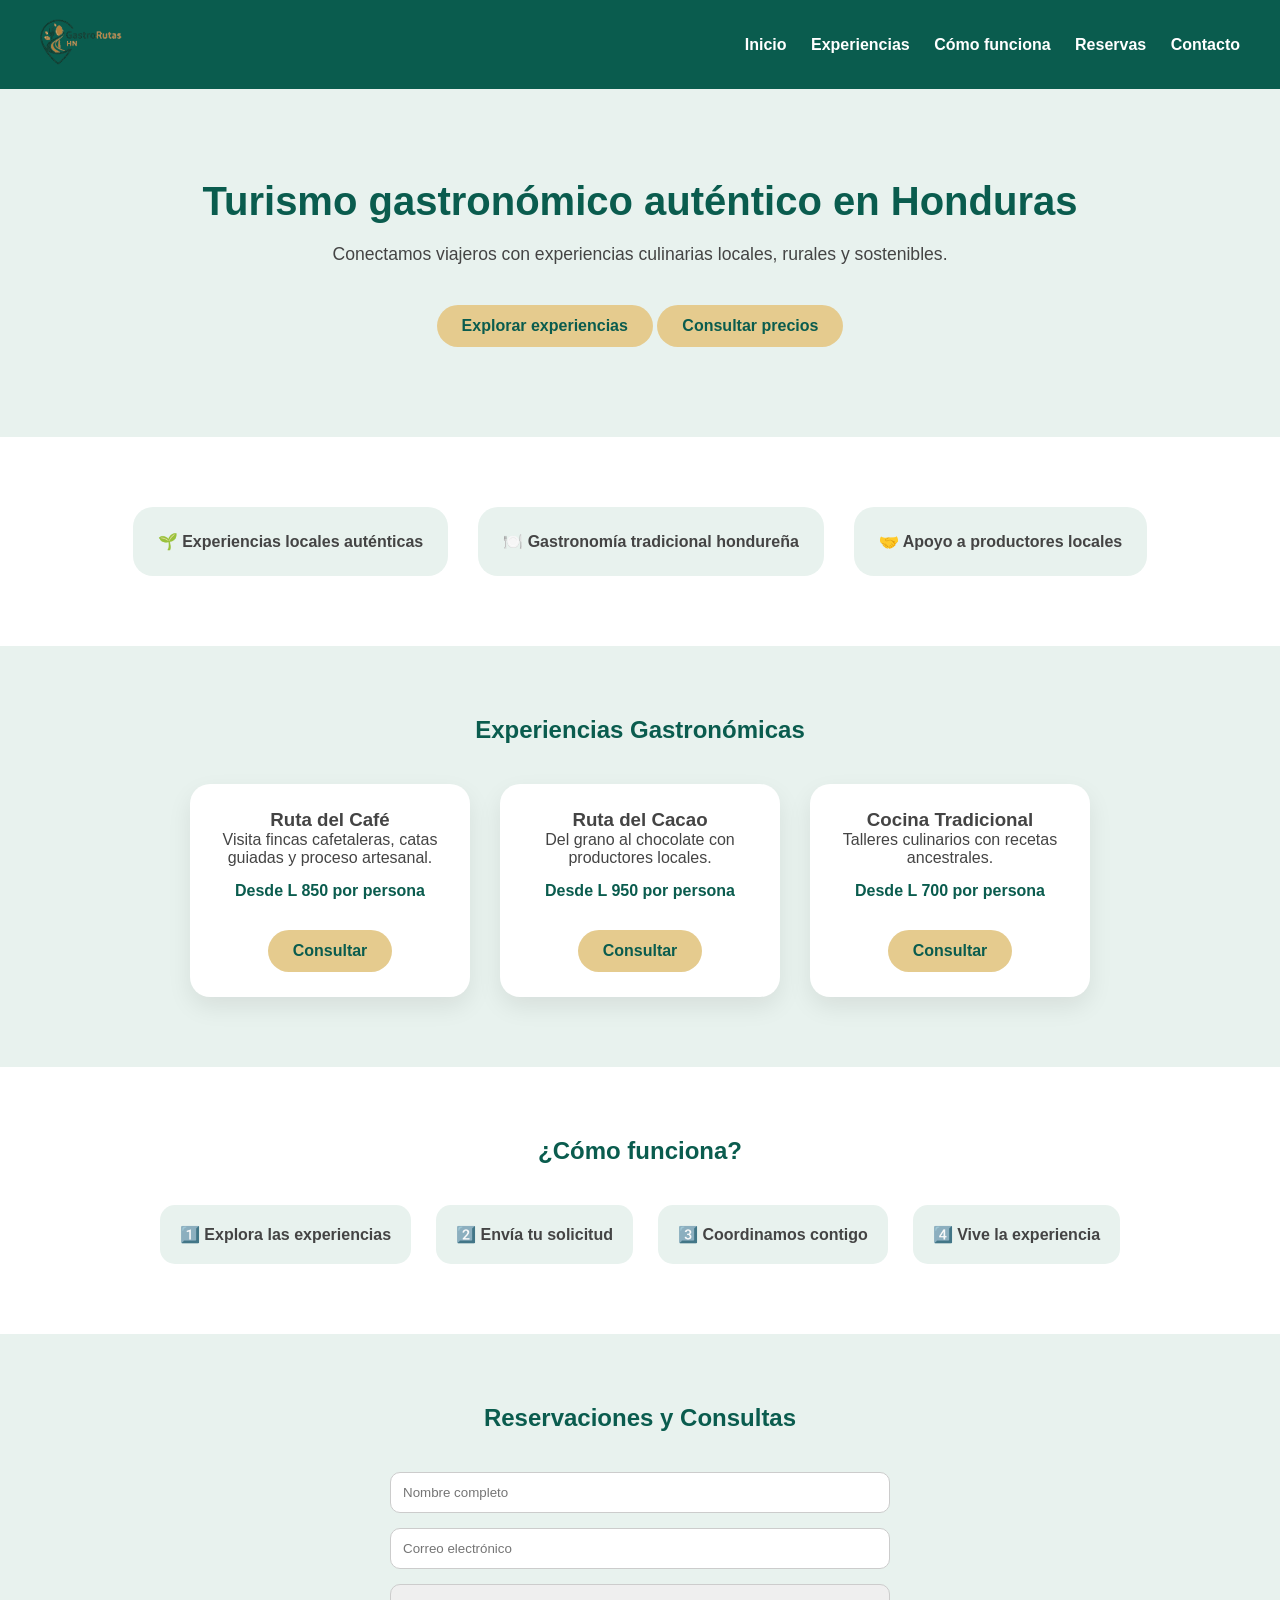
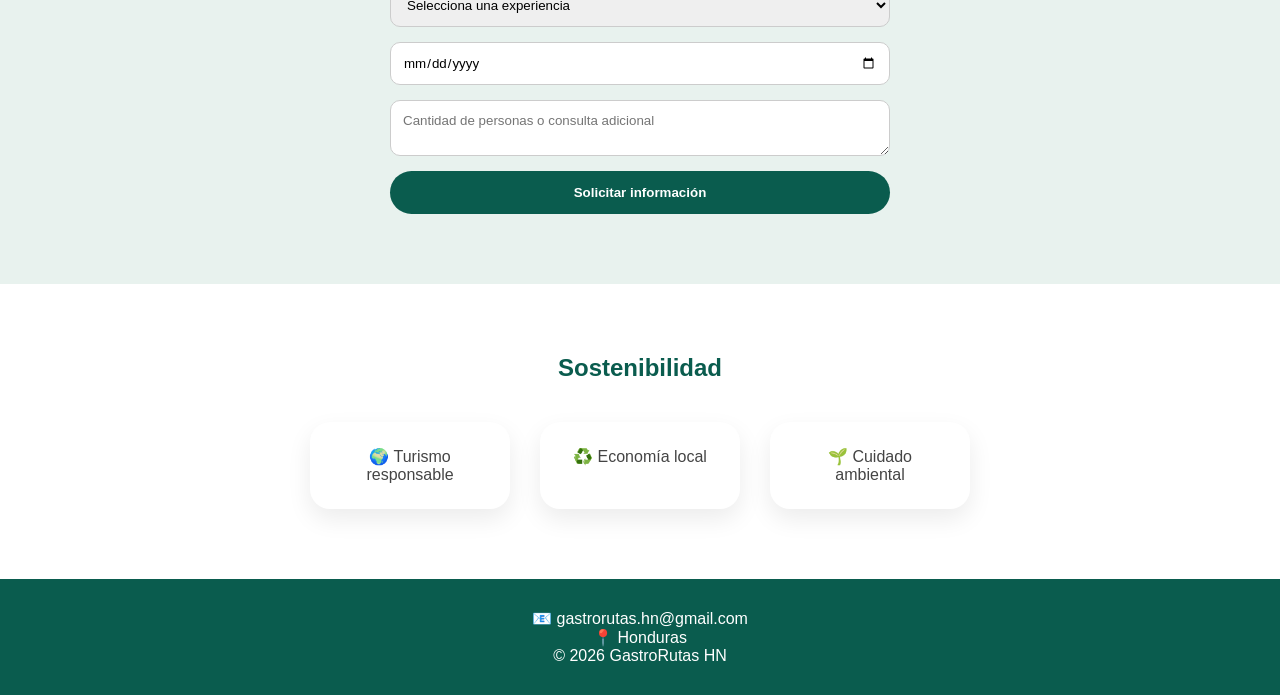
==== index.html @ 2bd02030 "Add files via upload" ====
<!DOCTYPE html>
<html lang="es">
<head>
    <meta charset="UTF-8">
    <title>GastroRutas HN | Turismo Gastronómico</title>
    <meta name="viewport" content="width=device-width, initial-scale=1.0">
    <link rel="stylesheet" href="styles.css">
</head>

<body>

<header class="header">
    <div class="logo">
        <img src="Logo_sf.png" alt="GastroRutas HN">
    </div>
    <nav class="menu">
        <a href="#inicio">Inicio</a>
        <a href="#experiencias">Experiencias</a>
        <a href="#funciona">Cómo funciona</a>
        <a href="#reservas">Reservas</a>
        <a href="#contacto">Contacto</a>
    </nav>
</header>

<!-- HERO -->
<section id="inicio" class="hero">
    <h1>Turismo gastronómico auténtico en Honduras</h1>
    <p>Conectamos viajeros con experiencias culinarias locales, rurales y sostenibles.</p>
    <div class="hero-buttons">
        <a href="#experiencias" class="btn">Explorar experiencias</a>
        <a href="#reservas" class="btn">Consultar precios</a>
    </div>
</section>

<!-- PROPUESTA DE VALOR -->
<section class="section">
    <div class="features">
        <div class="feature">🌱 Experiencias locales auténticas</div>
        <div class="feature">🍽️ Gastronomía tradicional hondureña</div>
        <div class="feature">🤝 Apoyo a productores locales</div>
    </div>
</section>

<!-- EXPERIENCIAS -->
<section id="experiencias" class="section alt">
    <h2>Experiencias Gastronómicas</h2>

    <div class="cards">
        <div class="card">
            <h3>Ruta del Café</h3>
            <p>Visita fincas cafetaleras, catas guiadas y proceso artesanal.</p>
            <p class="precio">Desde L 850 por persona</p>
            <a href="#reservas" class="btn">Consultar</a>
        </div>

        <div class="card">
            <h3>Ruta del Cacao</h3>
            <p>Del grano al chocolate con productores locales.</p>
            <p class="precio">Desde L 950 por persona</p>
            <a href="#reservas" class="btn">Consultar</a>
        </div>

        <div class="card">
            <h3>Cocina Tradicional</h3>
            <p>Talleres culinarios con recetas ancestrales.</p>
            <p class="precio">Desde L 700 por persona</p>
            <a href="#reservas" class="btn">Consultar</a>
        </div>
    </div>
</section>

<!-- CÓMO FUNCIONA -->
<section id="funciona" class="section">
    <h2>¿Cómo funciona?</h2>

    <div class="steps">
        <div class="step">1️⃣ Explora las experiencias</div>
        <div class="step">2️⃣ Envía tu solicitud</div>
        <div class="step">3️⃣ Coordinamos contigo</div>
        <div class="step">4️⃣ Vive la experiencia</div>
    </div>
</section>

<!-- RESERVAS -->
<section id="reservas" class="section alt">
    <h2>Reservaciones y Consultas</h2>

    <form 
        action="https://formspree.io/f/mwvnkeja" 
        method="POST" 
        class="form">

        <input 
            type="text" 
            name="nombre" 
            placeholder="Nombre completo" 
            required>

        <input 
            type="email" 
            name="email" 
            placeholder="Correo electrónico" 
            required>

        <select name="experiencia" required>
            <option value="">Selecciona una experiencia</option>
            <option>Ruta del Café</option>
            <option>Ruta del Cacao</option>
            <option>Cocina Tradicional</option>
        </select>

        <input 
            type="date" 
            name="fecha">

        <textarea 
            name="mensaje" 
            placeholder="Cantidad de personas o consulta adicional"></textarea>

        <!-- Opcional pero MUY recomendado -->
        <input 
            type="hidden" 
            name="_subject" 
            value="Nueva solicitud – GastroRutas HN">

        <button type="submit">Solicitar información</button>
    </form>
</section>

<!-- SOSTENIBILIDAD -->
<section class="section">
    <h2>Sostenibilidad</h2>

    <div class="cards">
        <div class="card small">🌍 Turismo responsable</div>
        <div class="card small">♻️ Economía local</div>
        <div class="card small">🌱 Cuidado ambiental</div>
    </div>
</section>

<!-- CONTACTO -->
<footer id="contacto" class="footer">
    <p>📧 gastrorutas.hn@gmail.com</p>
    <p>📍 Honduras</p>
    <p>© 2026 GastroRutas HN</p>
</footer>

</body>
</html>
---- styles.css ----
:root {
    --verde: #0a5c4e;
    --verde-claro: #e8f2ee;
    --dorado: #e5cb8e;
    --blanco: #ffffff;
    --gris: #444;
}

* {
    margin: 0;
    padding: 0;
    box-sizing: border-box;
    font-family: Arial, sans-serif;
}

body {
    color: var(--gris);
    background-color: var(--blanco);
}

/* HEADER */
.header {
    display: flex;
    justify-content: space-between;
    align-items: center;
    padding: 15px 40px;
    background-color: var(--verde);
    position: sticky;
    top: 0;
    z-index: 1000;
}

.logo img {
    height: 55px;
}

.menu a {
    color: var(--blanco);
    margin-left: 20px;
    text-decoration: none;
    font-weight: 600;
}

.menu a:hover {
    color: var(--dorado);
}

/* HERO */
.hero {
    background-color: var(--verde-claro);
    text-align: center;
    padding: 90px 20px;
}

.hero h1 {
    font-size: 2.5rem;
    color: var(--verde);
}

.hero p {
    margin: 20px 0;
    font-size: 1.1rem;
}

.hero-buttons {
    margin-top: 25px;
}

/* SECTIONS */
.section {
    padding: 70px 40px;
    text-align: center;
}

.section.alt {
    background-color: var(--verde-claro);
}

h2 {
    margin-bottom: 40px;
    color: var(--verde);
}

/* FEATURES */
.features {
    display: flex;
    justify-content: center;
    gap: 30px;
}

.feature {
    background: var(--verde-claro);
    padding: 25px;
    border-radius: 20px;
    font-weight: 600;
}

/* CARDS */
.cards {
    display: flex;
    justify-content: center;
    gap: 30px;
    flex-wrap: wrap;
}

.card {
    background: var(--blanco);
    padding: 25px;
    width: 280px;
    border-radius: 20px;
    box-shadow: 0 10px 25px rgba(0,0,0,0.08);
}

.card.small {
    width: 200px;
}

.precio {
    color: var(--verde);
    font-weight: bold;
    margin: 15px 0;
}

/* BUTTONS */
.btn {
    display: inline-block;
    margin-top: 15px;
    padding: 12px 25px;
    background: var(--dorado);
    color: var(--verde);
    border-radius: 30px;
    text-decoration: none;
    font-weight: 600;
}

.btn.outline {
    background: transparent;
    border: 2px solid var(--dorado);
}

.btn:hover {
    opacity: 0.85;
}

/* STEPS */
.steps {
    display: flex;
    justify-content: center;
    gap: 25px;
    flex-wrap: wrap;
}

.step {
    background: var(--verde-claro);
    padding: 20px;
    border-radius: 15px;
    font-weight: 600;
}

/* FORM */
.form {
    max-width: 500px;
    margin: auto;
    display: flex;
    flex-direction: column;
    gap: 15px;
}

.form input,
.form select,
.form textarea {
    padding: 12px;
    border-radius: 10px;
    border: 1px solid #ccc;
}

.form button {
    background: var(--verde);
    color: var(--blanco);
    padding: 14px;
    border: none;
    border-radius: 30px;
    font-weight: bold;
    cursor: pointer;
}

.form button:hover {
    background: #16382a;
}

/* FOOTER */
.footer {
    background: var(--verde);
    color: var(--blanco);
    text-align: center;
    padding: 30px 20px;
}
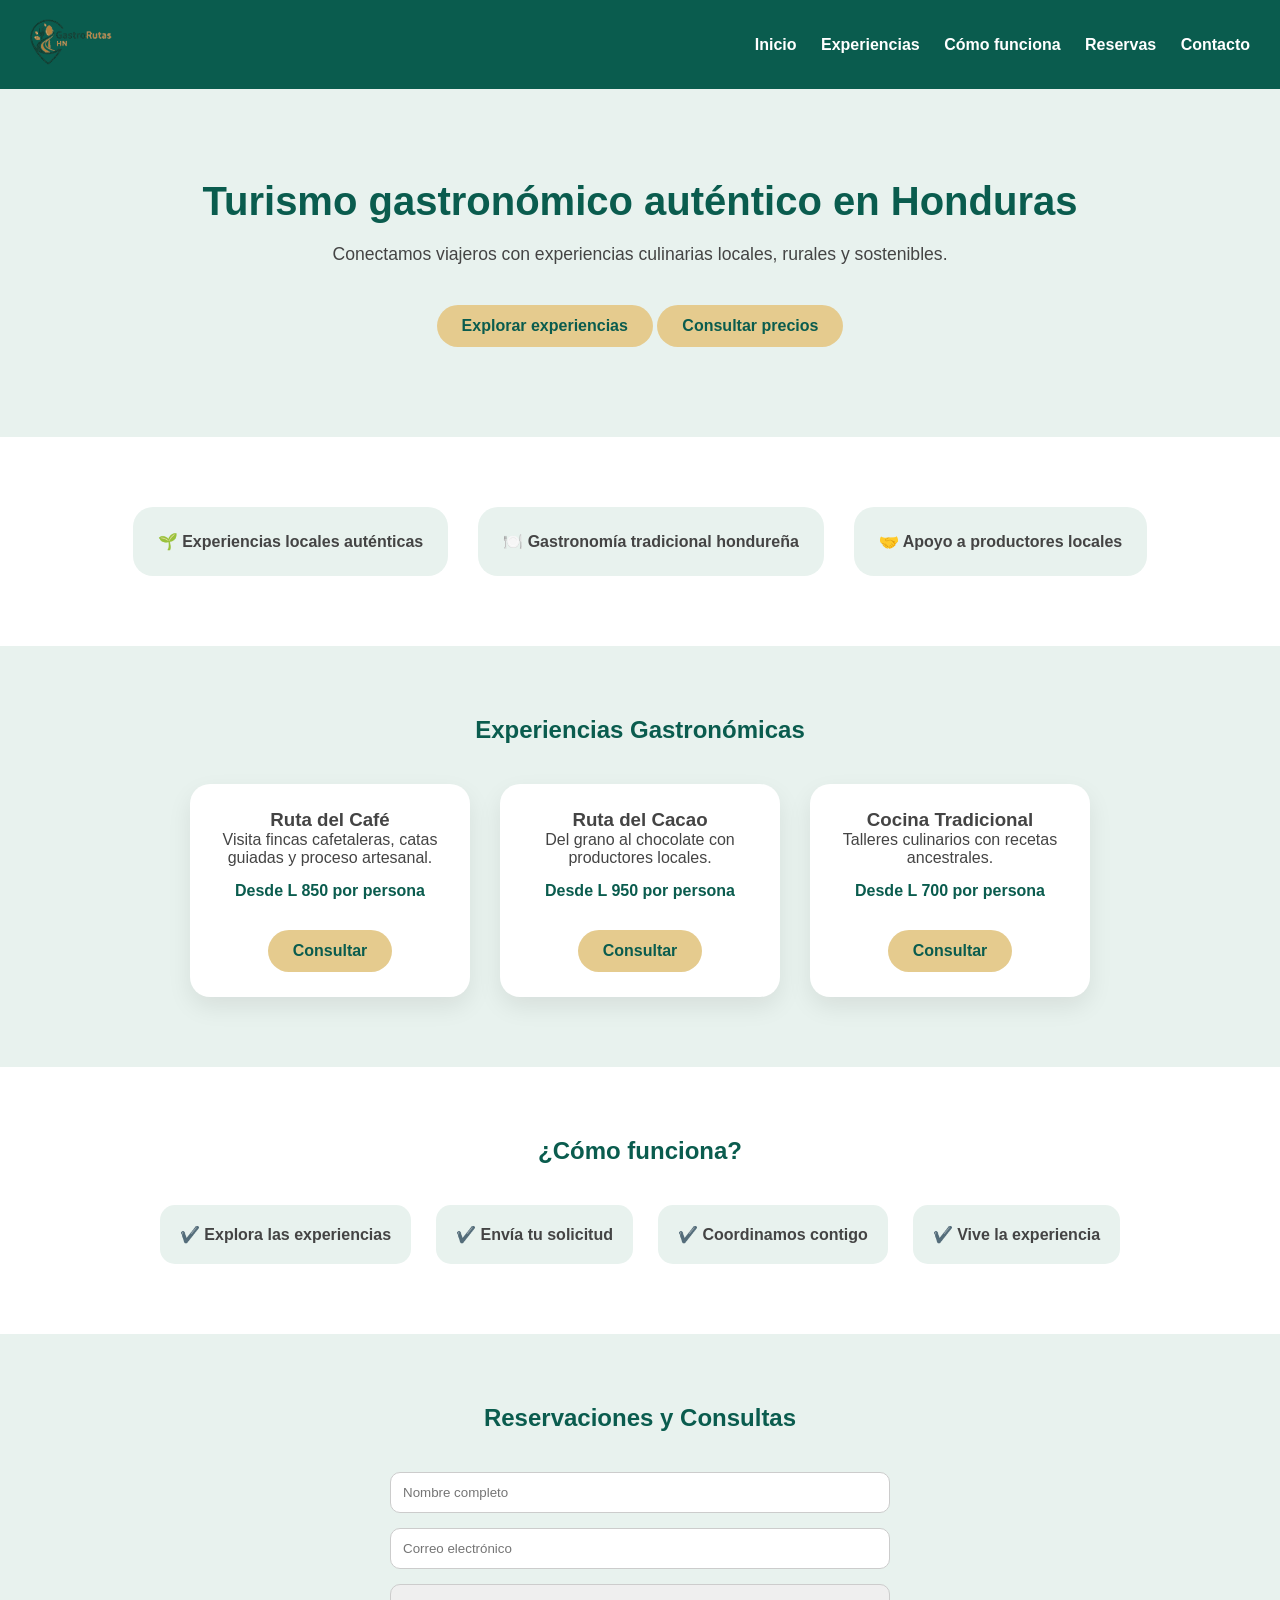
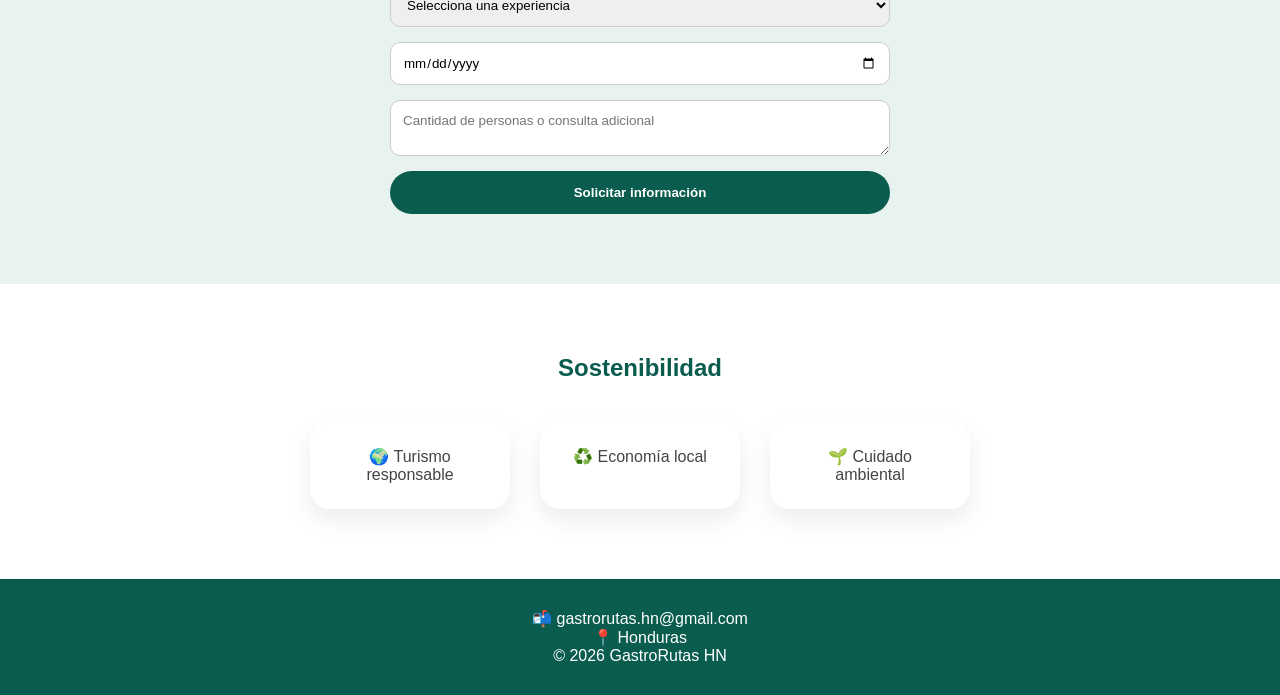
==== commit 9f590441: "Add files via upload" ====
--- a/index.html
+++ b/index.html
@@ -74,10 +74,10 @@
     <h2>¿Cómo funciona?</h2>
 
     <div class="steps">
-        <div class="step">1️⃣ Explora las experiencias</div>
-        <div class="step">2️⃣ Envía tu solicitud</div>
-        <div class="step">3️⃣ Coordinamos contigo</div>
-        <div class="step">4️⃣ Vive la experiencia</div>
+        <div class="step">✔️ Explora las experiencias</div>
+        <div class="step">✔️ Envía tu solicitud</div>
+        <div class="step">✔️ Coordinamos contigo</div>
+        <div class="step">✔️ Vive la experiencia</div>
     </div>
 </section>
 
@@ -140,7 +140,7 @@
 
 <!-- CONTACTO -->
 <footer id="contacto" class="footer">
-    <p>📧 gastrorutas.hn@gmail.com</p>
+    <p>📬 gastrorutas.hn@gmail.com</p>
     <p>📍 Honduras</p>
     <p>© 2026 GastroRutas HN</p>
 </footer>
--- a/styles.css
+++ b/styles.css
@@ -23,7 +23,7 @@
     display: flex;
     justify-content: space-between;
     align-items: center;
-    padding: 15px 40px;
+    padding: 15px 30px;
     background-color: var(--verde);
     position: sticky;
     top: 0;
@@ -195,3 +195,7 @@
     text-align: center;
     padding: 30px 20px;
 }
+
+section {
+    scroll-margin-top: 90px;
+}
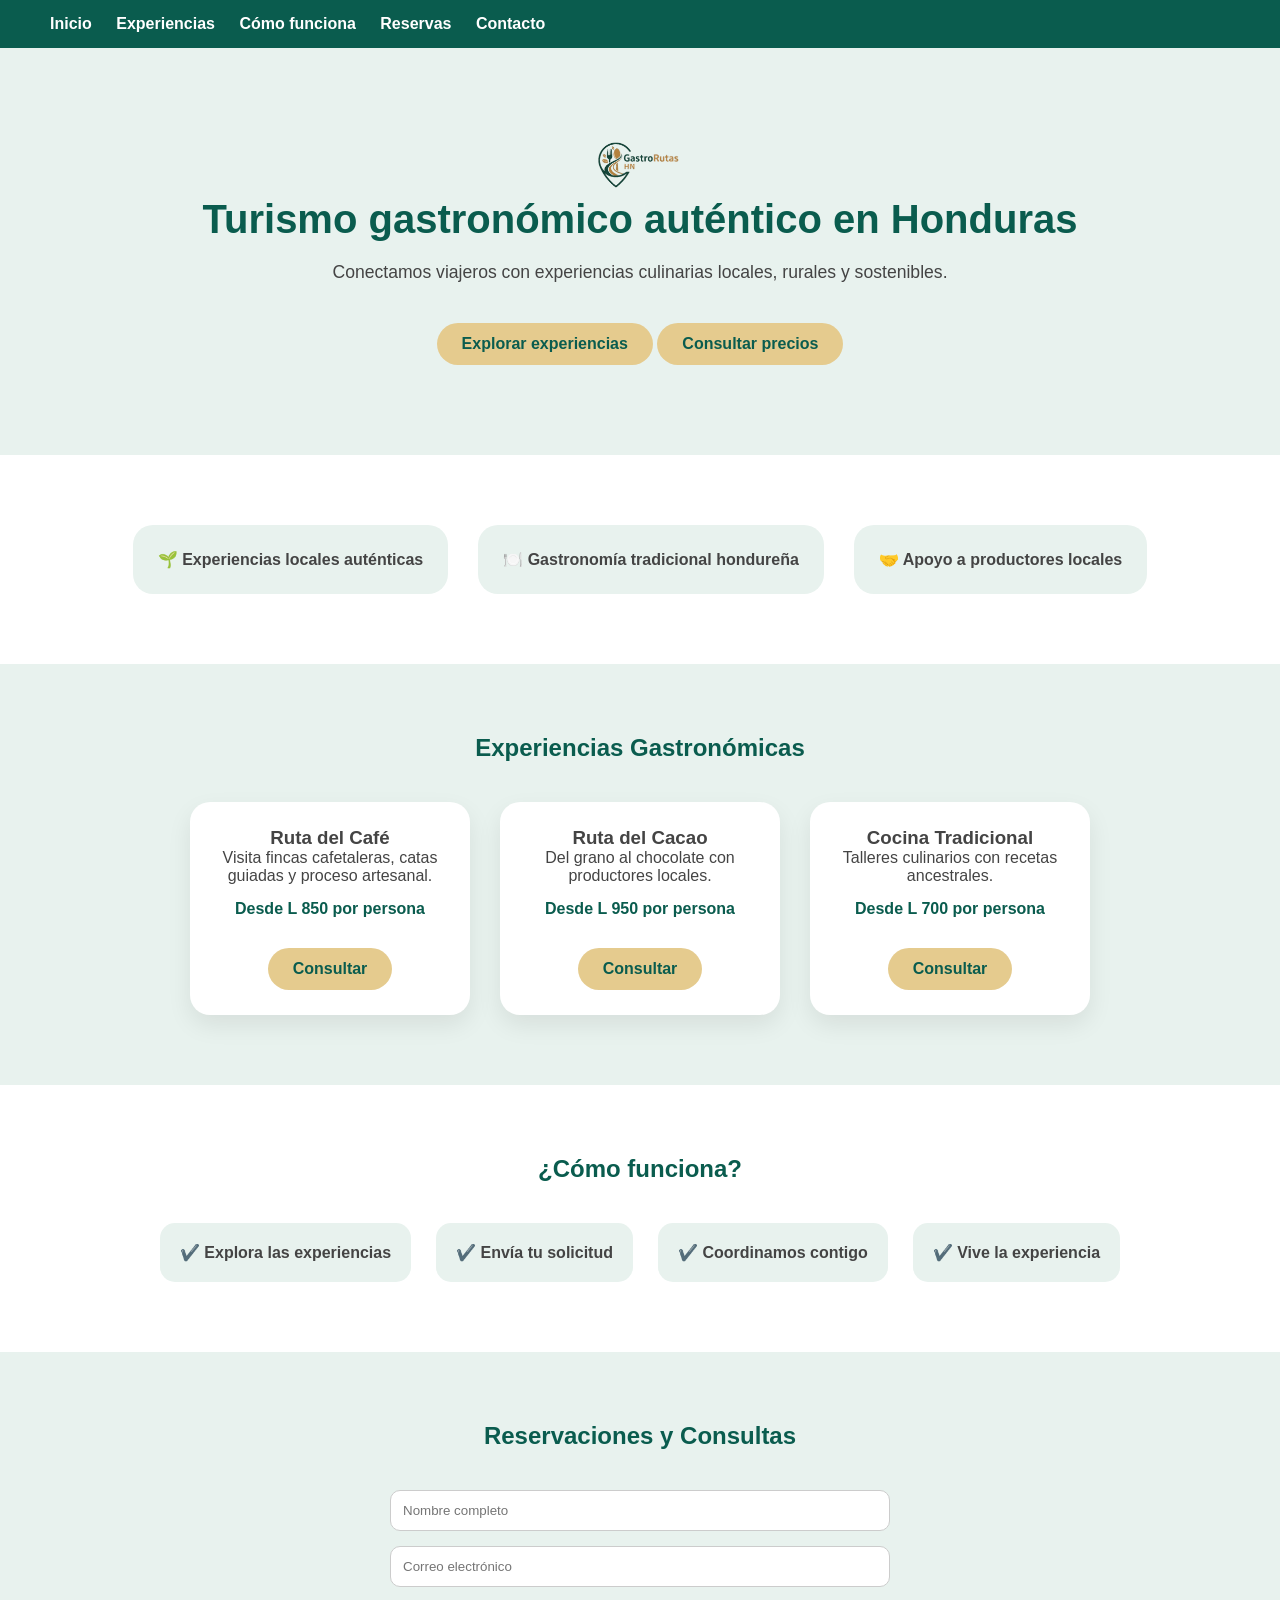
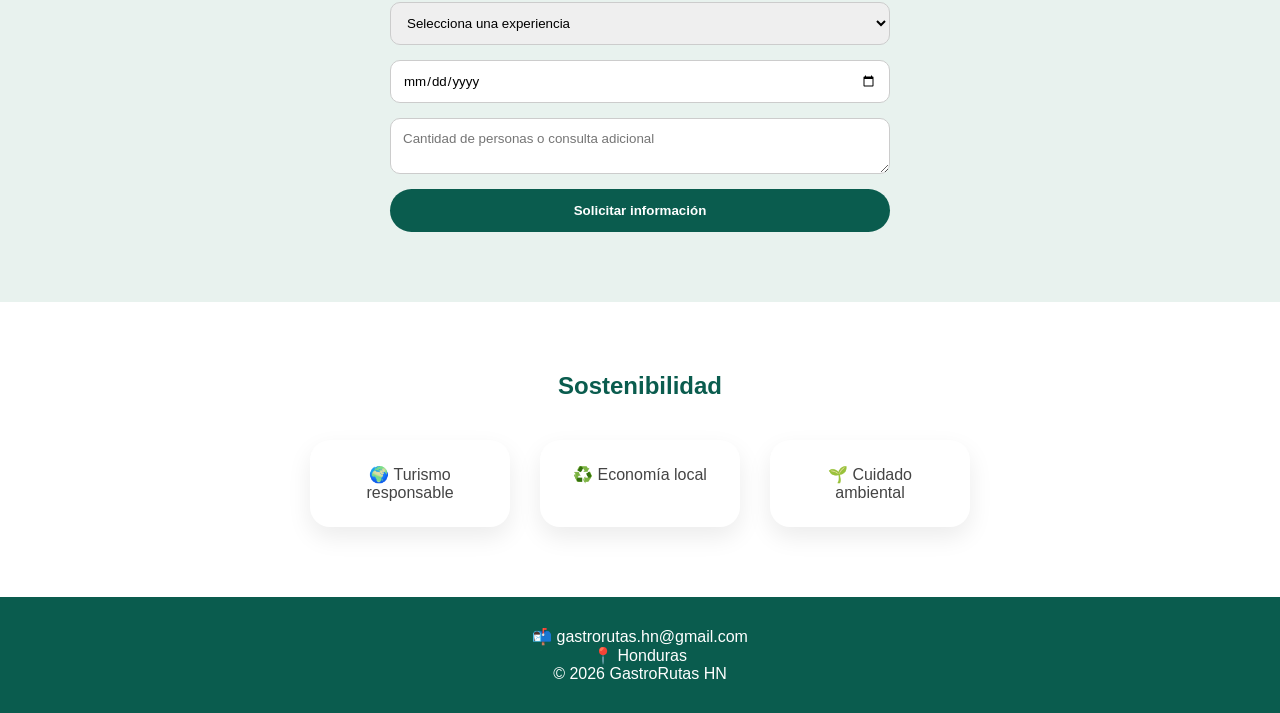
==== commit 7f83d42b: "Add files via upload" ====
--- a/index.html
+++ b/index.html
@@ -10,9 +10,9 @@
 <body>
 
 <header class="header">
-    <div class="logo">
+    <!--<div class="logo">
         <img src="Logo_sf.png" alt="GastroRutas HN">
-    </div>
+    </div>-->
     <nav class="menu">
         <a href="#inicio">Inicio</a>
         <a href="#experiencias">Experiencias</a>
@@ -24,6 +24,9 @@
 
 <!-- HERO -->
 <section id="inicio" class="hero">
+    <div class="logo">
+        <img src="Logo_sf.png" alt="GastroRutas HN">
+    </div>
     <h1>Turismo gastronómico auténtico en Honduras</h1>
     <p>Conectamos viajeros con experiencias culinarias locales, rurales y sostenibles.</p>
     <div class="hero-buttons">
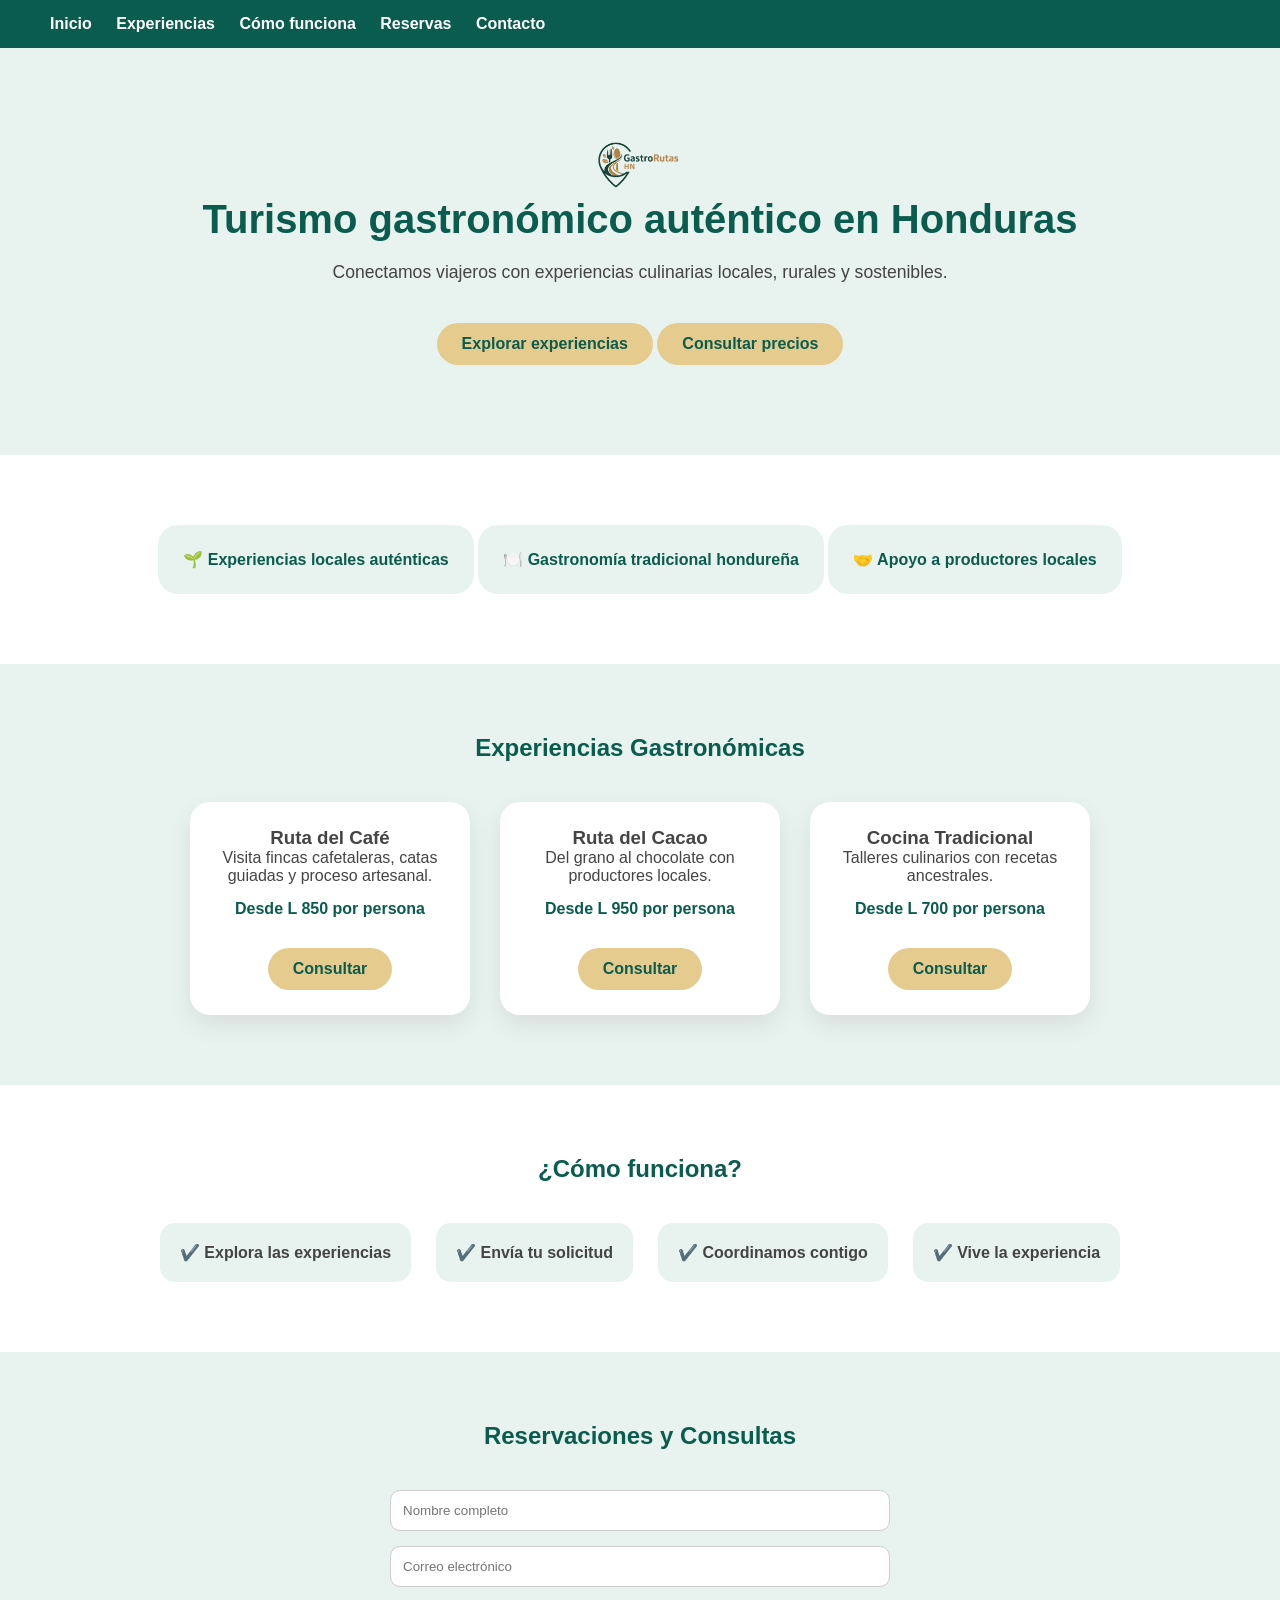
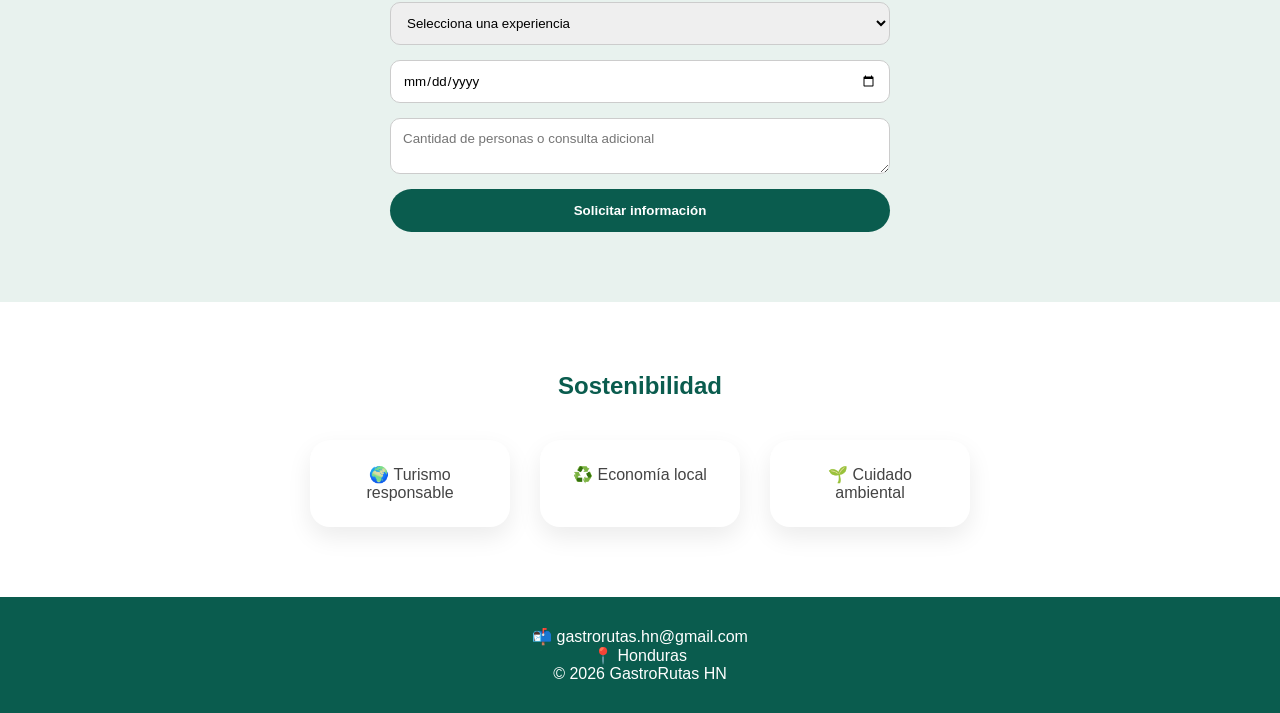
==== commit 40c4cced: "Add files via upload" ====
--- a/index.html
+++ b/index.html
@@ -38,10 +38,19 @@
 <!-- PROPUESTA DE VALOR -->
 <section class="section">
     <div class="features">
-        <div class="feature">🌱 Experiencias locales auténticas</div>
-        <div class="feature">🍽️ Gastronomía tradicional hondureña</div>
-        <div class="feature">🤝 Apoyo a productores locales</div>
-    </div>
+    <a href="experiencias.html" class="feature">
+        🌱 Experiencias locales auténticas
+    </a>
+
+    <a href="gastronomia.html" class="feature">
+        🍽️ Gastronomía tradicional hondureña
+    </a>
+
+    <a href="productores.html" class="feature">
+        🤝 Apoyo a productores locales
+    </a>
+</div>
+
 </section>
 
 <!-- EXPERIENCIAS -->
--- a/styles.css
+++ b/styles.css
@@ -82,18 +82,23 @@
 }
 
 /* FEATURES */
-.features {
-    display: flex;
-    justify-content: center;
-    gap: 30px;
-}
-
 .feature {
     background: var(--verde-claro);
     padding: 25px;
     border-radius: 20px;
     font-weight: 600;
-}
+    text-decoration: none;
+    color: var(--verde);
+    transition: 0.3s;
+    display: inline-block;
+}
+
+.feature:hover {
+    background: var(--dorado);
+    color: var(--verde);
+    transform: translateY(-5px);
+}
+
 
 /* CARDS */
 .cards {
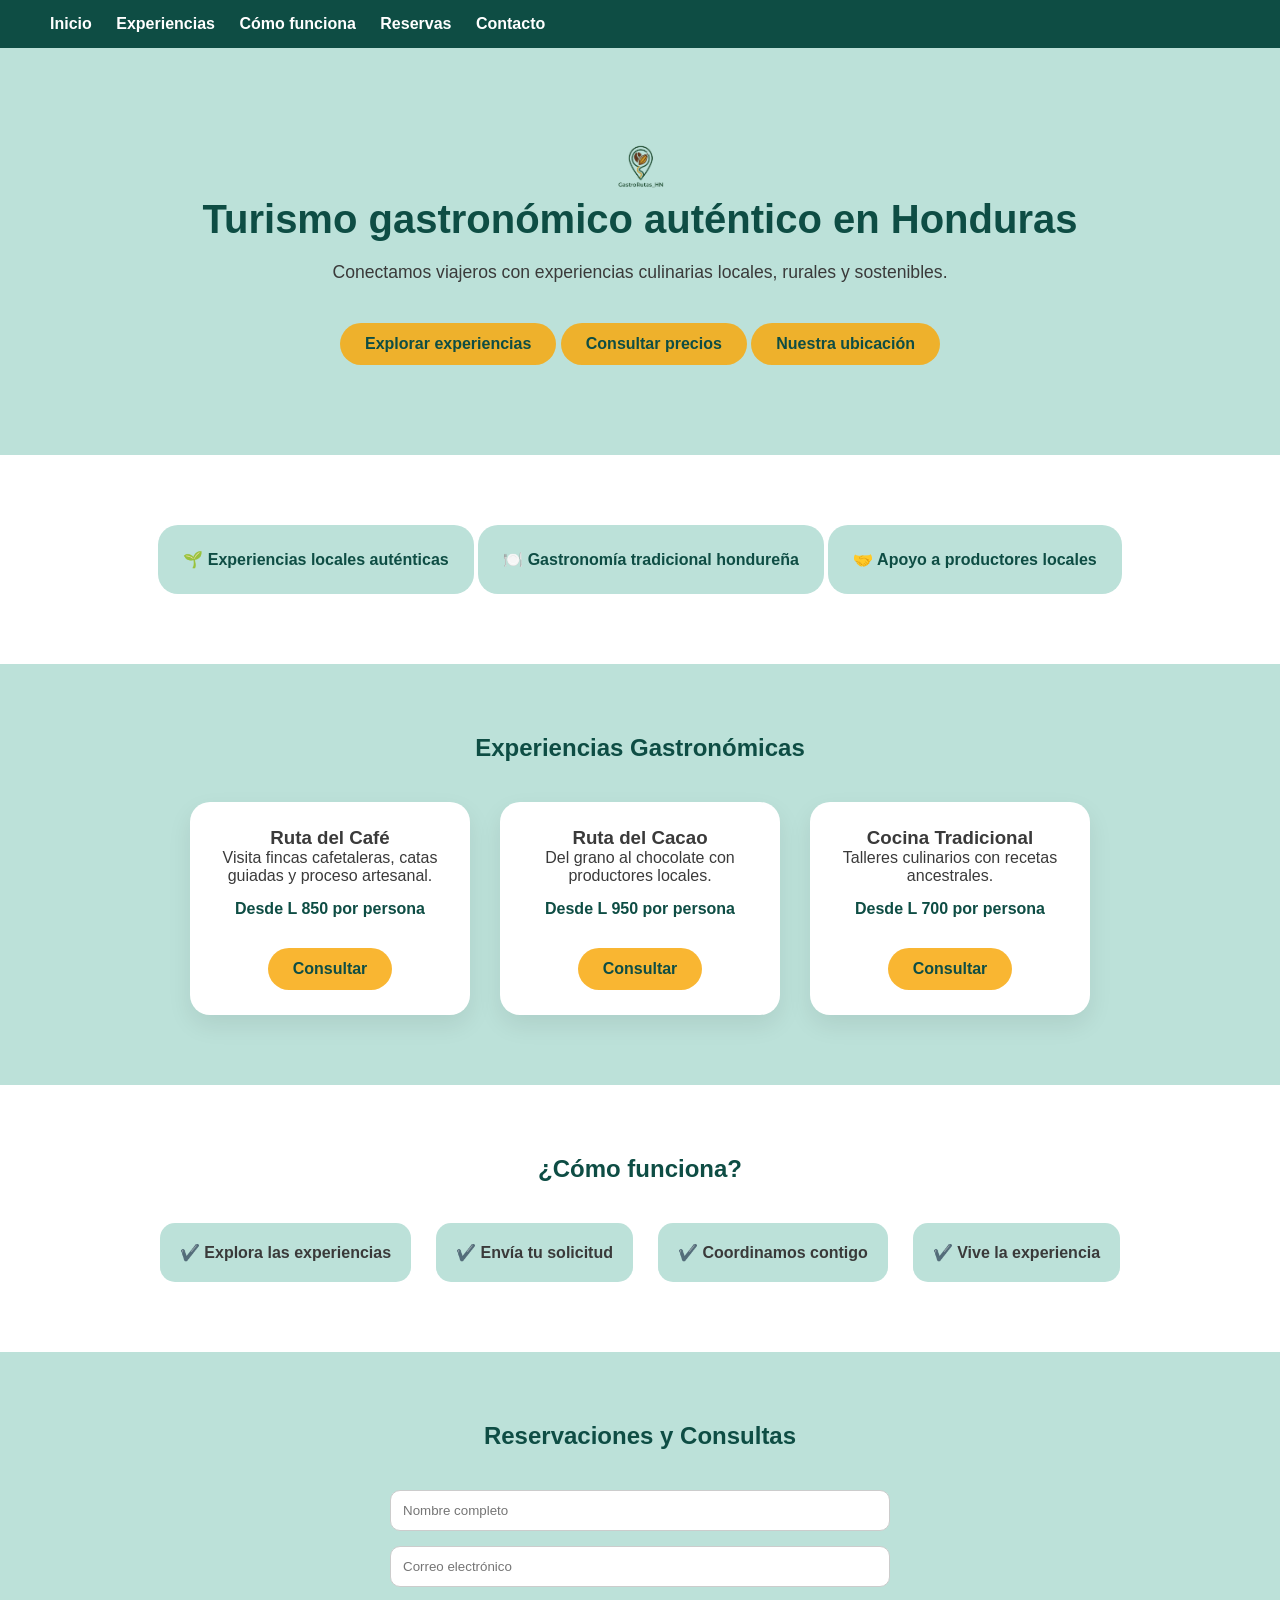
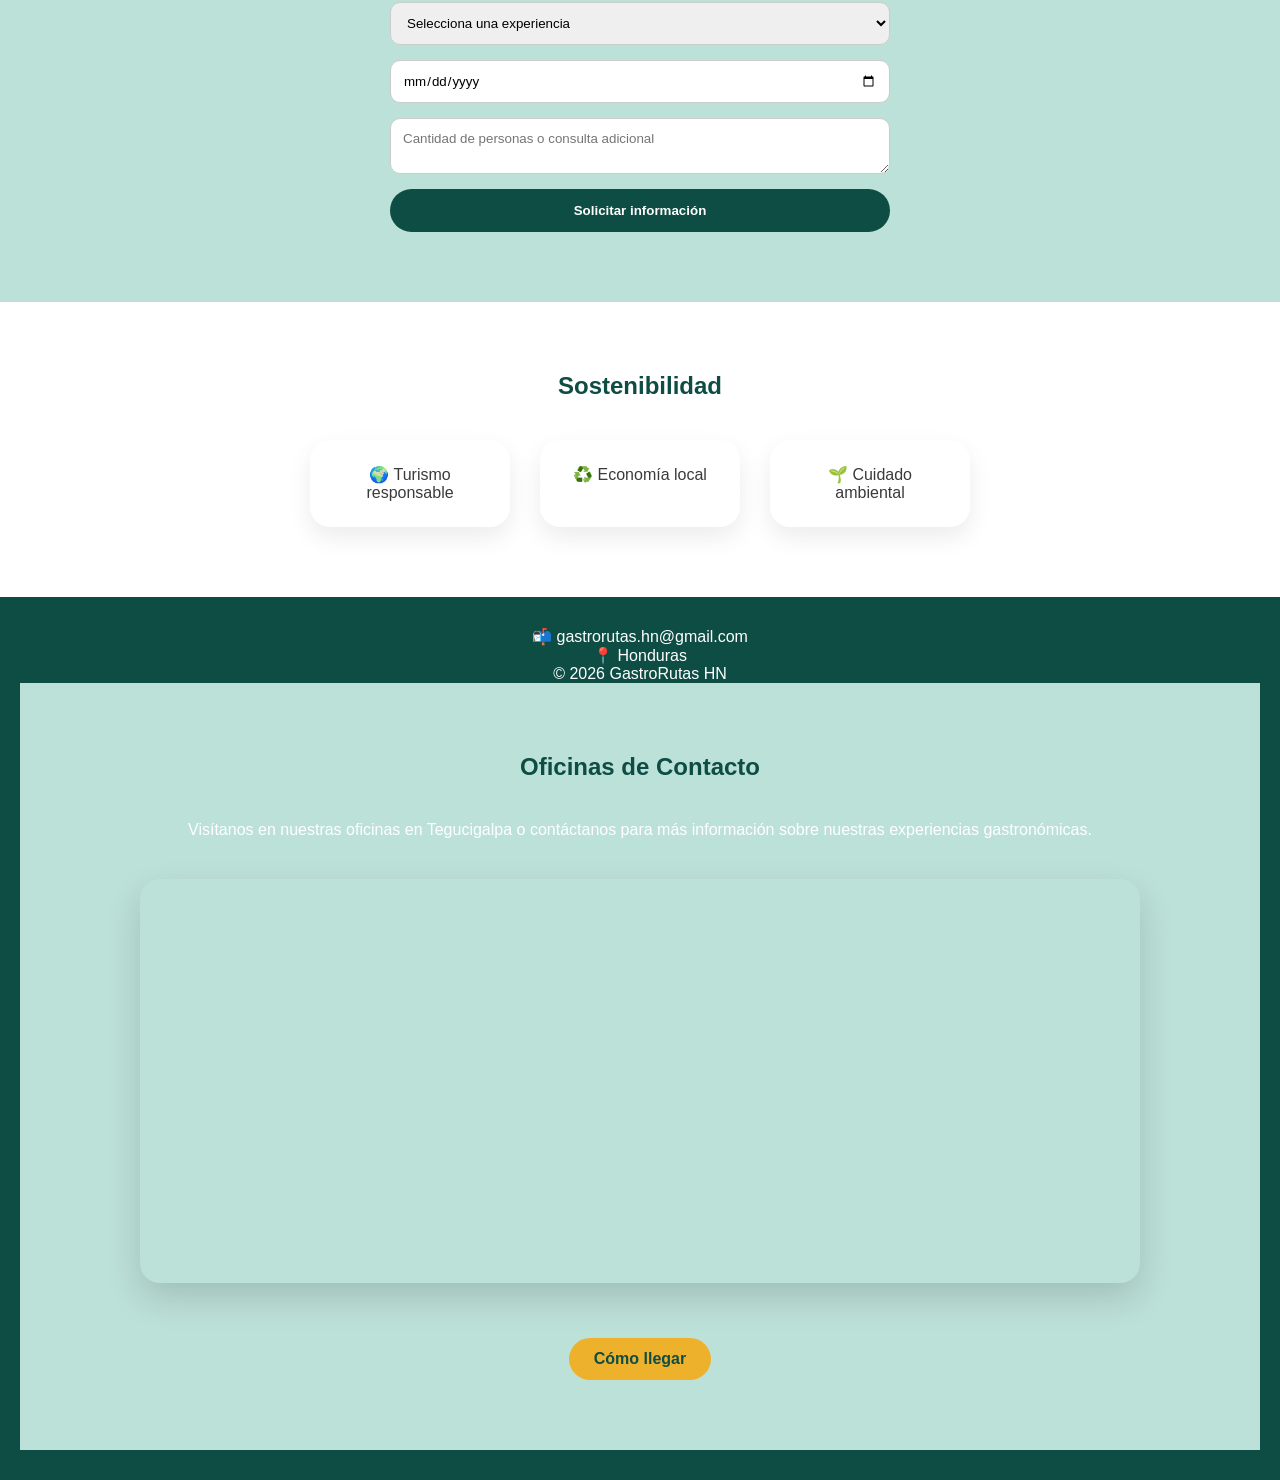
==== commit 108980ee: "Add files via upload" ====
--- a/index.html
+++ b/index.html
@@ -32,7 +32,23 @@
     <div class="hero-buttons">
         <a href="#experiencias" class="btn">Explorar experiencias</a>
         <a href="#reservas" class="btn">Consultar precios</a>
+
+
+    <a href="https://www.google.com/maps/search/?api=1&query=14.083571744952634,-87.18517601571668"
+        target="_blank"
+        class="btn">
+        Nuestra ubicación
+    </a>
+
+
+        
     </div>
+    </section>
+    
+
+        
+  
+
 </section>
 
 <!-- PROPUESTA DE VALOR -->
@@ -155,6 +171,28 @@
     <p>📬 gastrorutas.hn@gmail.com</p>
     <p>📍 Honduras</p>
     <p>© 2026 GastroRutas HN</p>
+    <section class="section alt">
+    <h2>Oficinas de Contacto</h2>
+    <p>
+        Visítanos en nuestras oficinas en Tegucigalpa o contáctanos para más información
+        sobre nuestras experiencias gastronómicas.
+    </p>
+
+    <div class="map-container">
+        <iframe
+            src="https://www.google.com/maps?q=14.083571744952634,-87.18517601571668&output=embed"
+            allowfullscreen=""
+            loading="lazy">
+        </iframe>
+    </div>
+
+    <a href="https://www.google.com/maps/search/?api=1&query=14.083571744952634,-87.18517601571668"
+       target="_blank"
+       class="btn">
+       Cómo llegar
+    </a>
+</section>
+
 </footer>
 
 </body>
--- a/styles.css
+++ b/styles.css
@@ -1,9 +1,9 @@
 :root {
-    --verde: #0a5c4e;
-    --verde-claro: #e8f2ee;
-    --dorado: #e5cb8e;
+    --verde: #0e4d44;
+    --verde-claro: #bce1d9;
+    --dorado: #f8a90bd6;
     --blanco: #ffffff;
-    --gris: #444;
+    --gris: #3a3a3a;
 }
 
 * {
@@ -46,6 +46,7 @@
 }
 
 /* HERO */
+
 .hero {
     background-color: var(--verde-claro);
     text-align: center;
@@ -203,4 +204,38 @@
 
 section {
     scroll-margin-top: 90px;
-}+}
+
+.page-hero {
+    text-align: center;
+}
+.page-hero h1 {
+    font-size: 2.8rem;
+    margin-bottom: 20px;
+}
+
+.page-hero p {
+    max-width: 700px;
+    margin: 0 auto;
+}
+.content-text {
+    text-align: center;
+}
+.content-text p {
+    max-width: 500px;
+    margin: 0 auto;
+    line-height: 1.6;
+}
+.map-container {
+    max-width: 1000px;
+    margin: 40px auto;
+    border-radius: 20px;
+    overflow: hidden;
+    box-shadow: 0 15px 35px rgba(0,0,0,0.15);
+}
+
+.map-container iframe {
+    width: 100%;
+    height: 400px;
+    border: 0;
+}
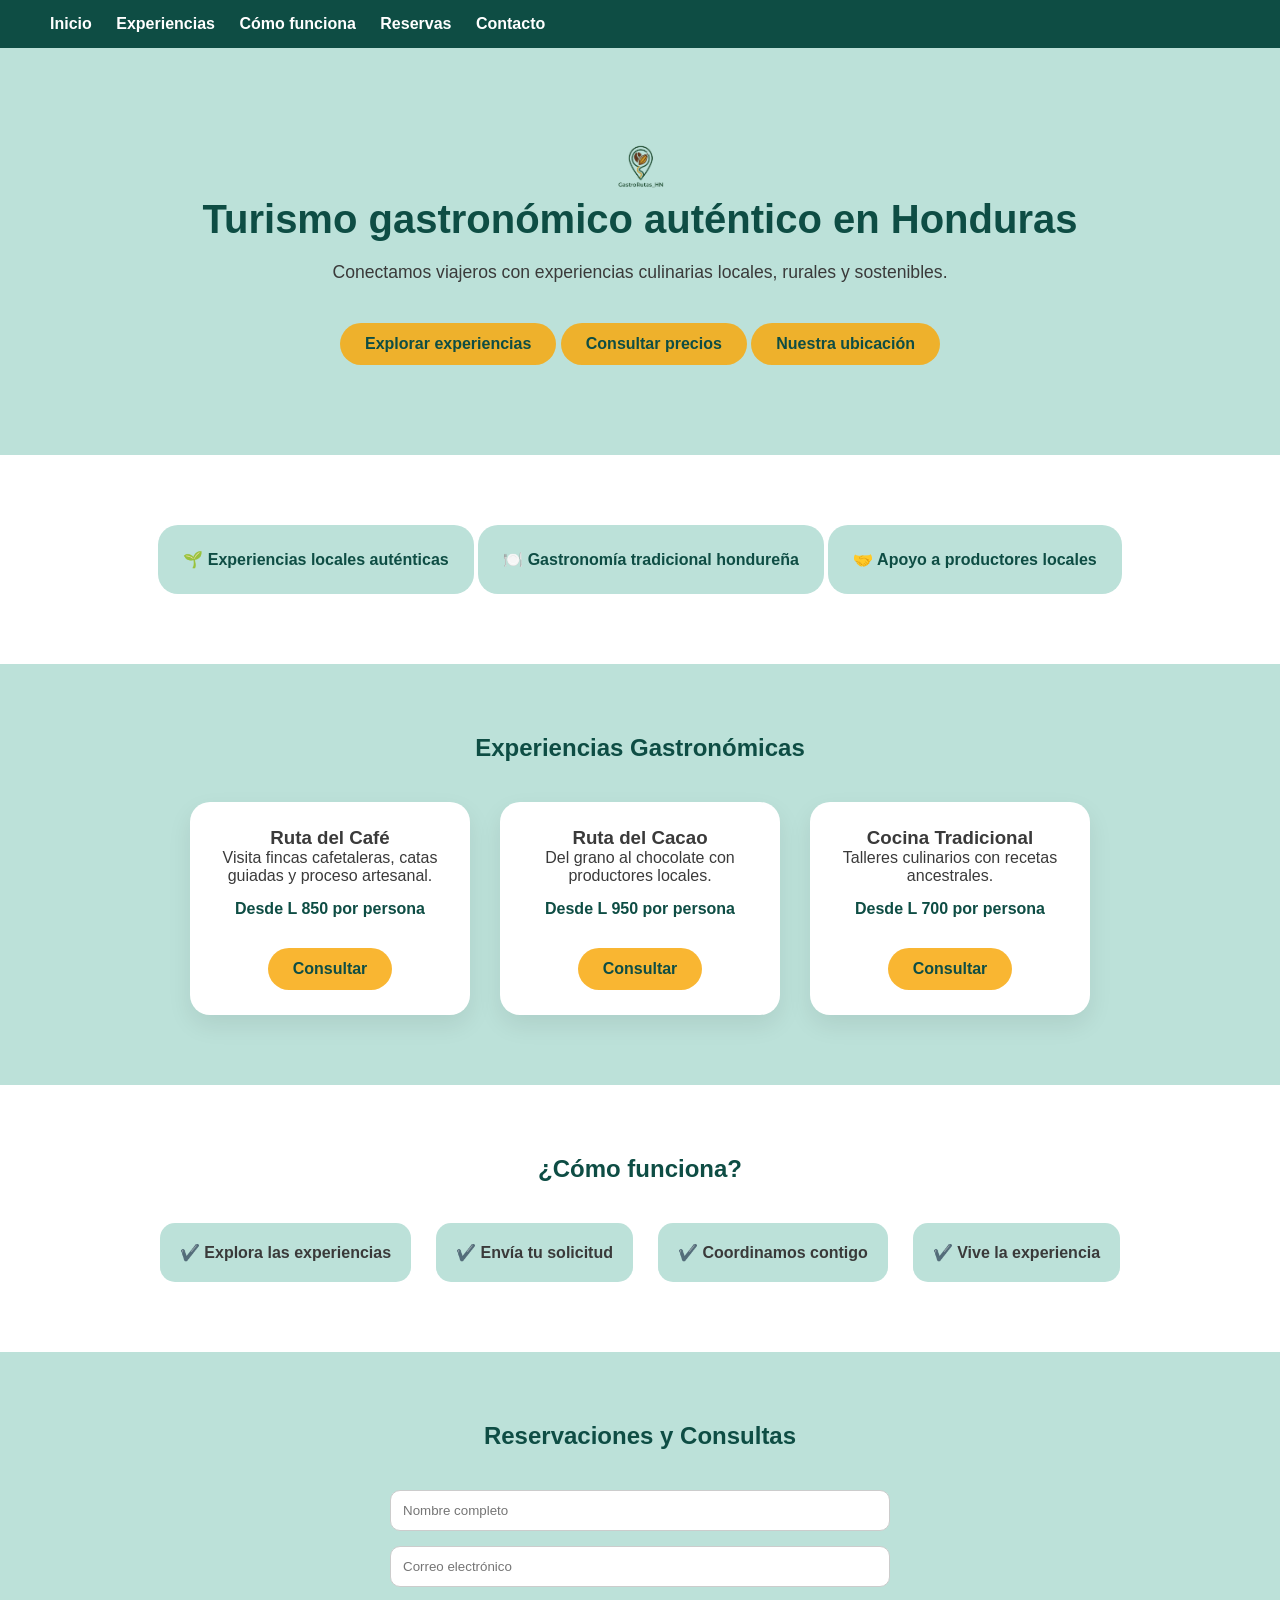
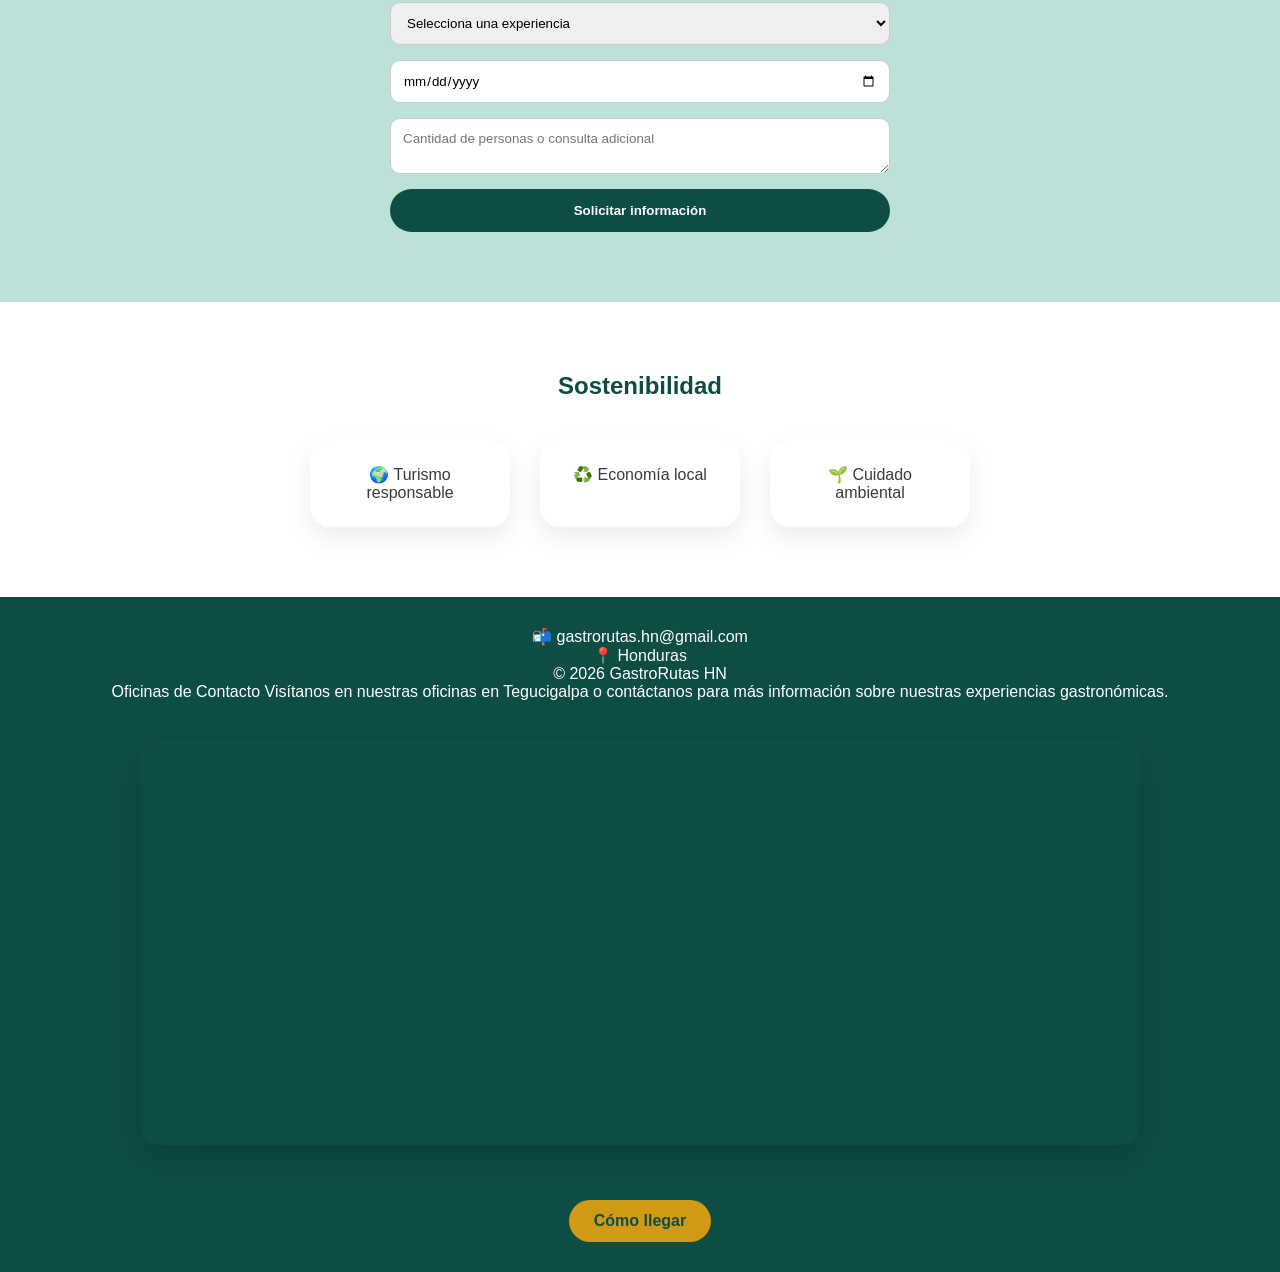
==== commit f4352435: "Add files via upload" ====
--- a/index.html
+++ b/index.html
@@ -171,13 +171,11 @@
     <p>📬 gastrorutas.hn@gmail.com</p>
     <p>📍 Honduras</p>
     <p>© 2026 GastroRutas HN</p>
-    <section class="section alt">
-    <h2>Oficinas de Contacto</h2>
     <p>
+        Oficinas de Contacto
         Visítanos en nuestras oficinas en Tegucigalpa o contáctanos para más información
         sobre nuestras experiencias gastronómicas.
     </p>
-
     <div class="map-container">
         <iframe
             src="https://www.google.com/maps?q=14.083571744952634,-87.18517601571668&output=embed"
@@ -191,8 +189,6 @@
        class="btn">
        Cómo llegar
     </a>
-</section>
-
 </footer>
 
 </body>
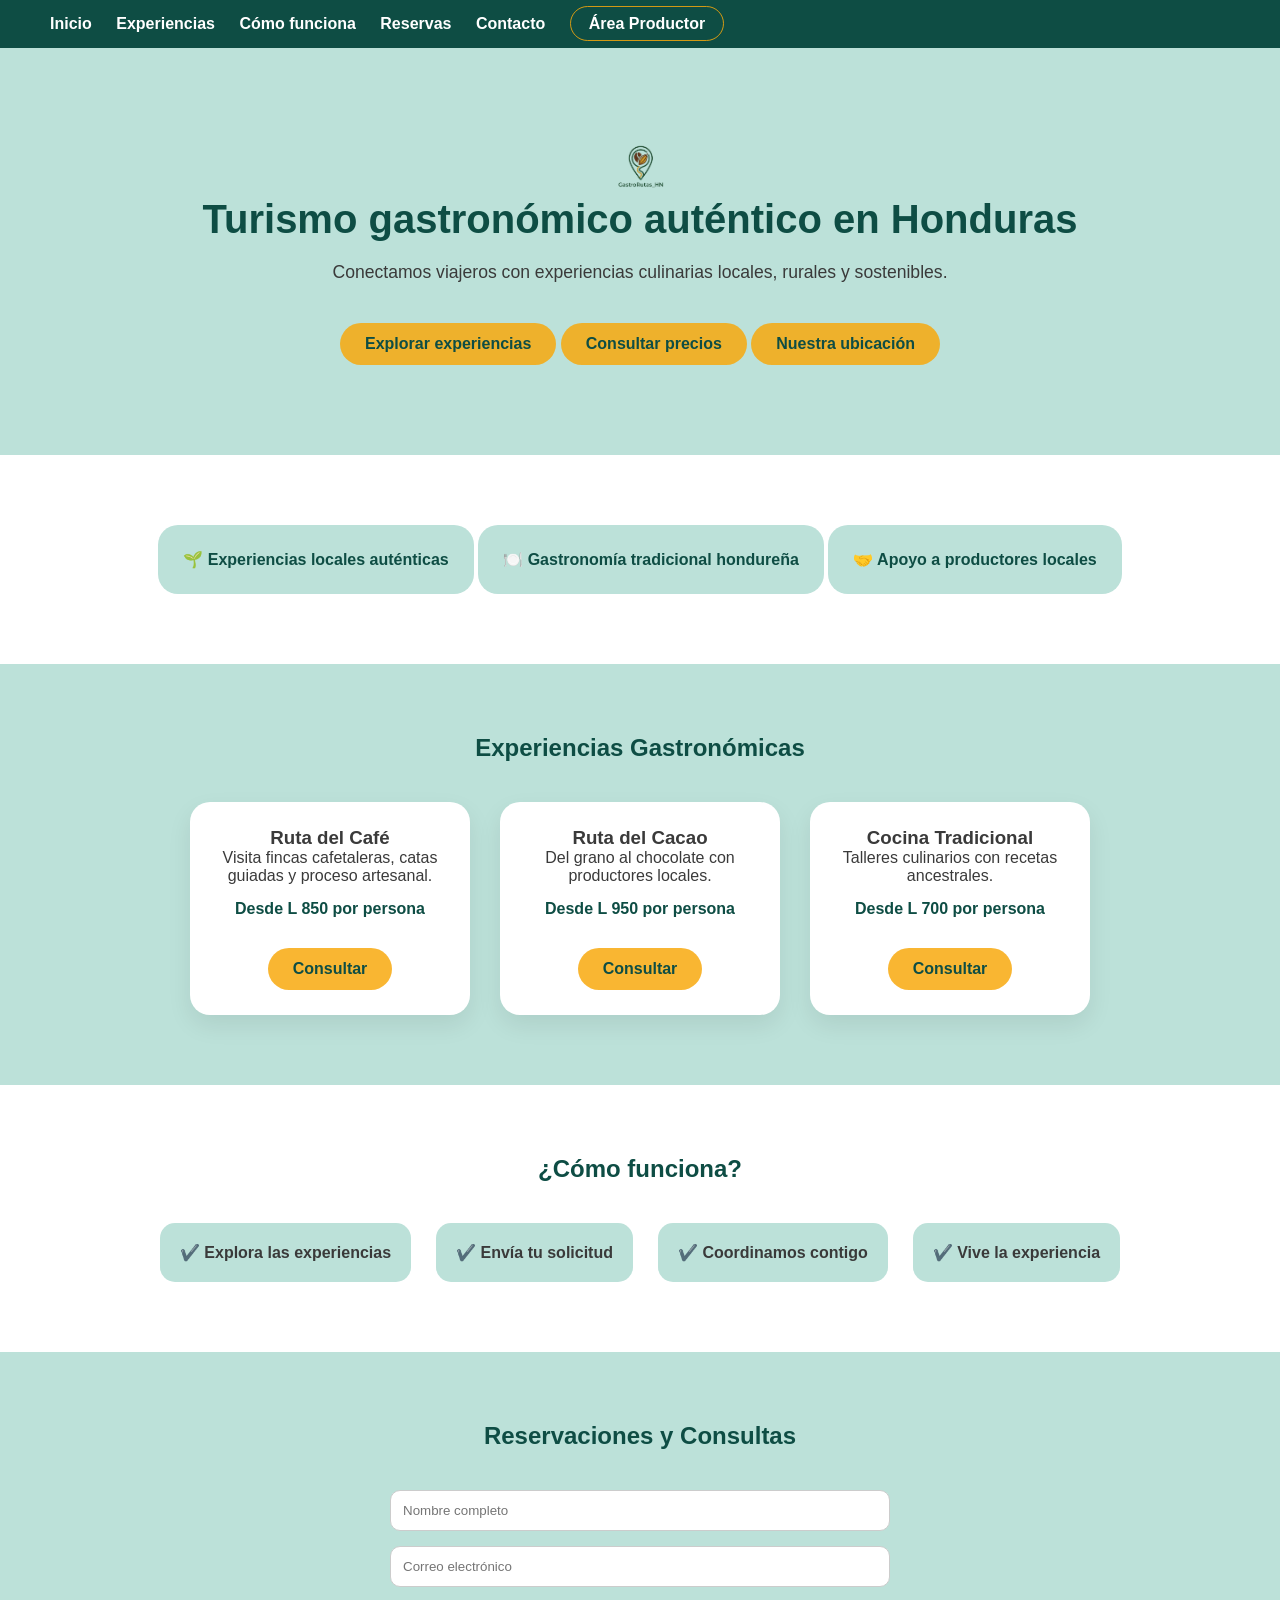
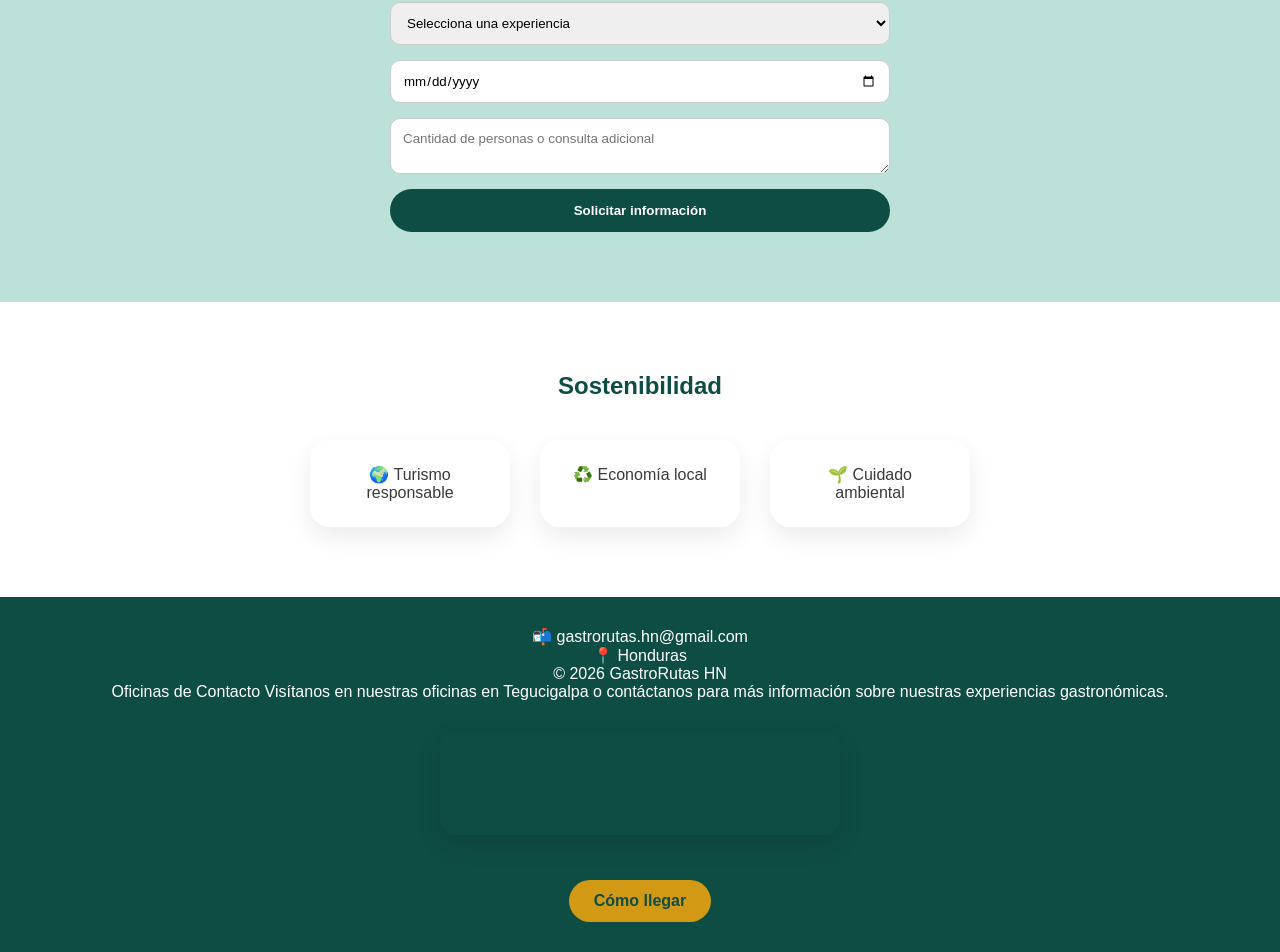
==== commit 6e4a5510: "Add files via upload" ====
--- a/index.html
+++ b/index.html
@@ -19,6 +19,8 @@
         <a href="#funciona">Cómo funciona</a>
         <a href="#reservas">Reservas</a>
         <a href="#contacto">Contacto</a>
+        <a href="Productor.html" class="menu-producer">Área Productor</a>
+
     </nav>
 </header>
 
--- a/styles.css
+++ b/styles.css
@@ -227,15 +227,210 @@
     line-height: 1.6;
 }
 .map-container {
-    max-width: 1000px;
-    margin: 40px auto;
+    max-width: 400px;   /* más pequeño */
+    margin: 30px auto;
+    border-radius: 15px;
+    overflow: hidden;
+    box-shadow: 0 10px 25px rgba(0,0,0,0.12);
+}
+
+.map-container iframe {
+    width: 80%;
+    height: 100px;   /* altura reducida */
+    border: 0;
+}
+/* SECCIÓN BASE */
+.split-section {
+    padding: 120px 60px;
+    background: var(--blanco);
+}
+
+.alt-section {
+    background: #f8f8f8;
+}
+
+.split-content {
+    max-width: 1200px;
+    margin: auto;
+    display: flex;
+    align-items: center;
+    gap: 80px;
+    flex-wrap: wrap;
+}
+
+.reverse {
+    flex-direction: row-reverse;
+}
+
+.split-text {
+    flex: 1;
+}
+
+.split-text h2 {
+    font-size: 2.2rem;
+    margin: 15px 0 25px 0;
+    color: var(--verde);
+    font-weight: 600;
+}
+
+.split-text p {
+    margin-bottom: 20px;
+    line-height: 1.8;
+    color: var(--gris);
+    font-size: 1.05rem;
+}
+
+/* Etiqueta pequeña arriba */
+.tag {
+    font-size: 0.85rem;
+    letter-spacing: 2px;
+    text-transform: uppercase;
+    color: var(--dorado);
+    font-weight: bold;
+}
+
+/* IMÁGENES */
+.split-image {
+    flex: 1;
+    min-height: 420px;
     border-radius: 20px;
-    overflow: hidden;
-    box-shadow: 0 15px 35px rgba(0,0,0,0.15);
-}
-
-.map-container iframe {
+    background-size: cover;
+    background-position: center;
+    box-shadow: 0 20px 40px rgba(0,0,0,0.12);
+}
+
+.gastro-img {
+    background-image: url('https://images.unsplash.com/photo-1546069901-ba9599a7e63c');
+}
+
+.productores-img {
+    background-image: url('https://images.unsplash.com/photo-1506806732259-39c2d0268443');
+}
+
+/* RESPONSIVE */
+@media (max-width: 900px) {
+    .split-content {
+        flex-direction: column;
+        gap: 40px;
+    }
+
+    .reverse {
+        flex-direction: column;
+    }
+
+    .split-image {
+        width: 100%;
+    }
+}
+
+/* SECCIÓN DESTACADA */
+.highlight-section {
+    background: linear-gradient(
+        rgba(255,255,255,0.92),
+        rgba(255,255,255,0.92)
+    ),
+    url('https://images.unsplash.com/photo-1529692236671-f1f6cf9683ba');
+    background-size: cover;
+    background-position: center;
+}
+
+/* Imagen específica */
+.experiencias-img {
+    background-image: url('https://images.unsplash.com/photo-1511690656952-34342bb7c2f2');
+}
+
+/* SECCIÓN PRODUCTOR */
+.producer-section {
+    padding: 120px 60px;
+    background: #f8f8f8;
+}
+
+.producer-container {
+    max-width: 1100px;
+    margin: auto;
+}
+
+.producer-intro {
+    text-align: center;
+    margin-bottom: 60px;
+}
+
+.producer-intro h2 {
+    font-size: 2.2rem;
+    margin: 15px 0;
+    color: var(--verde);
+}
+
+.producer-intro p {
+    max-width: 600px;
+    margin: auto;
+    line-height: 1.8;
+    color: var(--gris);
+}
+
+/* Tarjeta contenedora */
+.producer-card {
+    display: flex;
+    gap: 50px;
+    flex-wrap: wrap;
+    justify-content: center;
+}
+
+/* LOGIN Y PERFIL */
+.login-box,
+.profile-box {
+    flex: 1;
+    min-width: 320px;
+    background: var(--blanco);
+    padding: 40px;
+    border-radius: 20px;
+    box-shadow: 0 15px 35px rgba(0,0,0,0.08);
+}
+
+.login-box h3,
+.profile-box h3 {
+    margin-bottom: 25px;
+    color: var(--verde);
+}
+
+/* Inputs */
+.login-box input,
+.profile-box input,
+.profile-box textarea {
     width: 100%;
-    height: 400px;
-    border: 0;
-}
+    padding: 12px;
+    margin-bottom: 15px;
+    border-radius: 10px;
+    border: 1px solid #ddd;
+    font-size: 0.95rem;
+}
+
+.login-box button,
+.profile-box button {
+    width: 100%;
+    padding: 12px;
+    border-radius: 30px;
+    border: none;
+    background: var(--verde);
+    color: var(--blanco);
+    font-weight: 600;
+    cursor: pointer;
+}
+
+.login-box button:hover,
+.profile-box button:hover {
+    background: #0b3c36;
+}
+
+.menu-producer {
+    padding: 8px 18px;
+    border: 1px solid var(--dorado);
+    border-radius: 25px;
+    transition: 0.3s;
+}
+
+.menu-producer:hover {
+    background: var(--dorado);
+    color: var(--verde);
+}
+
